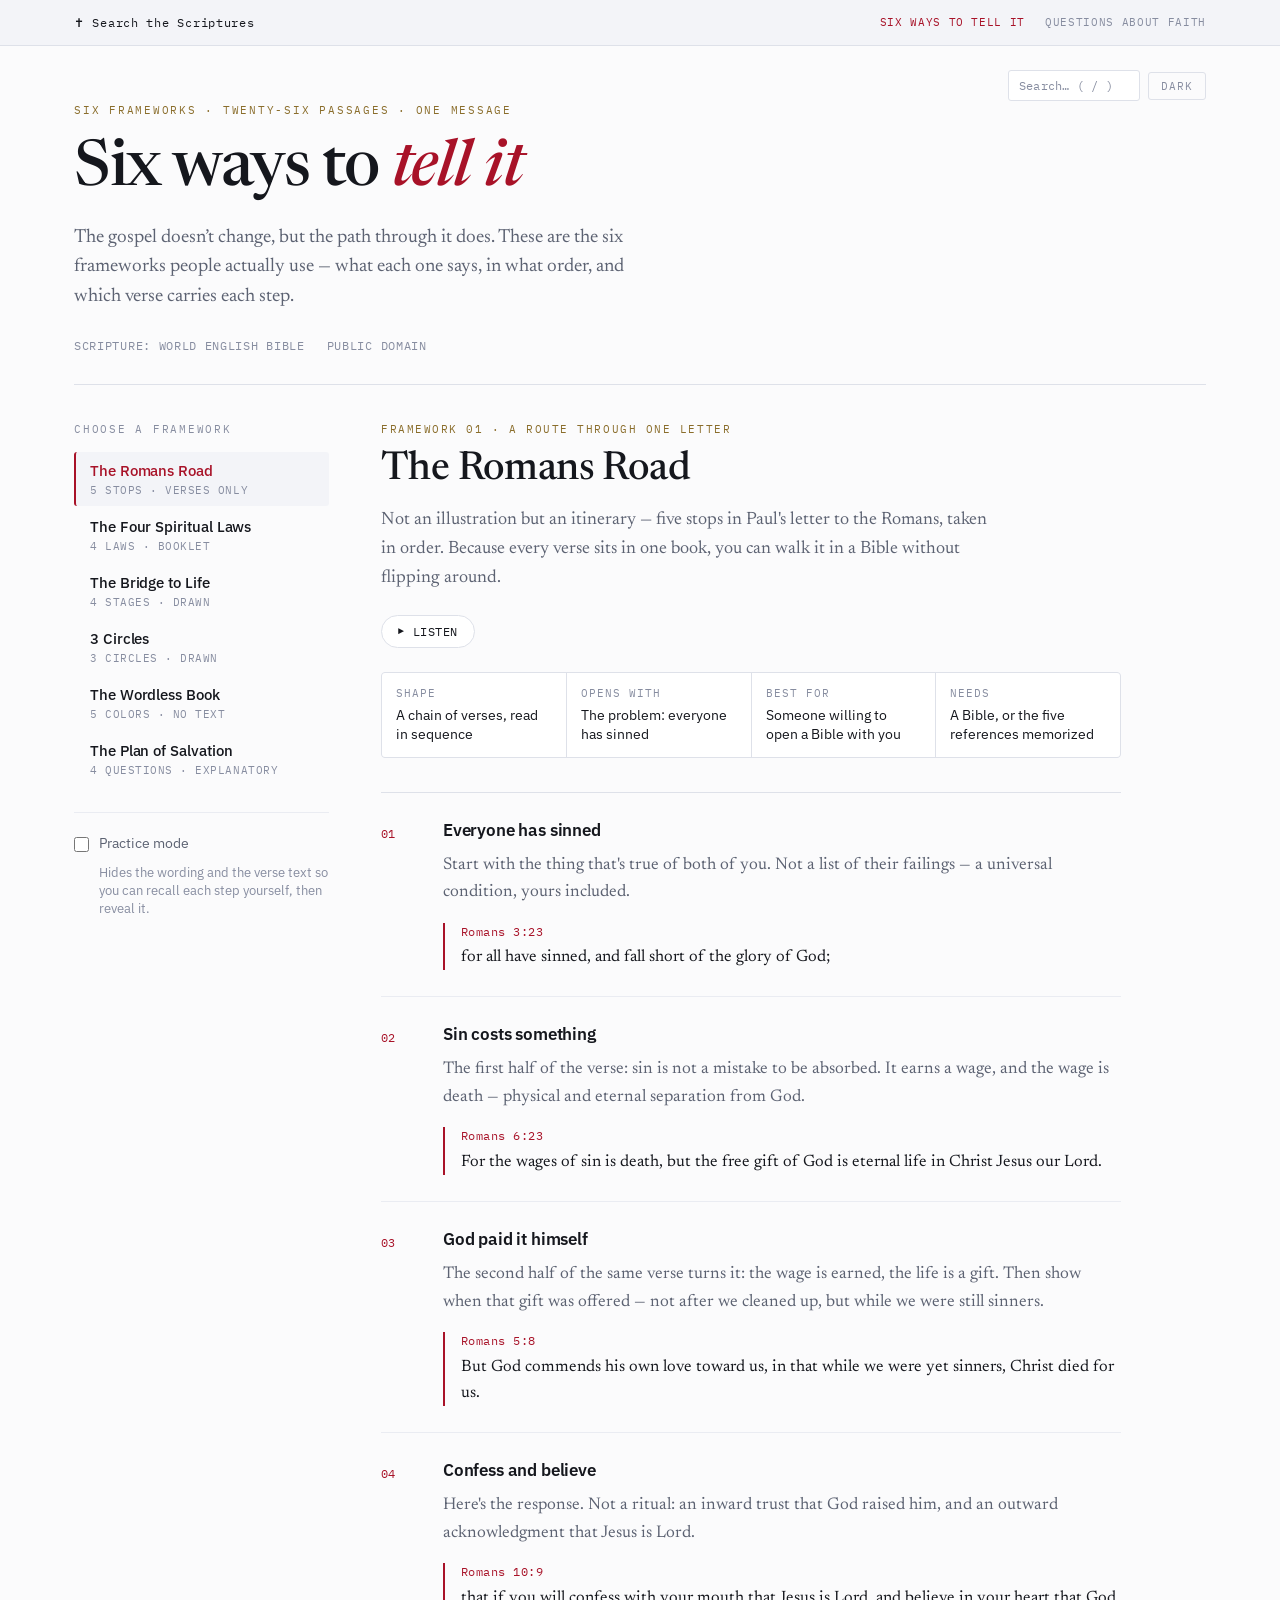
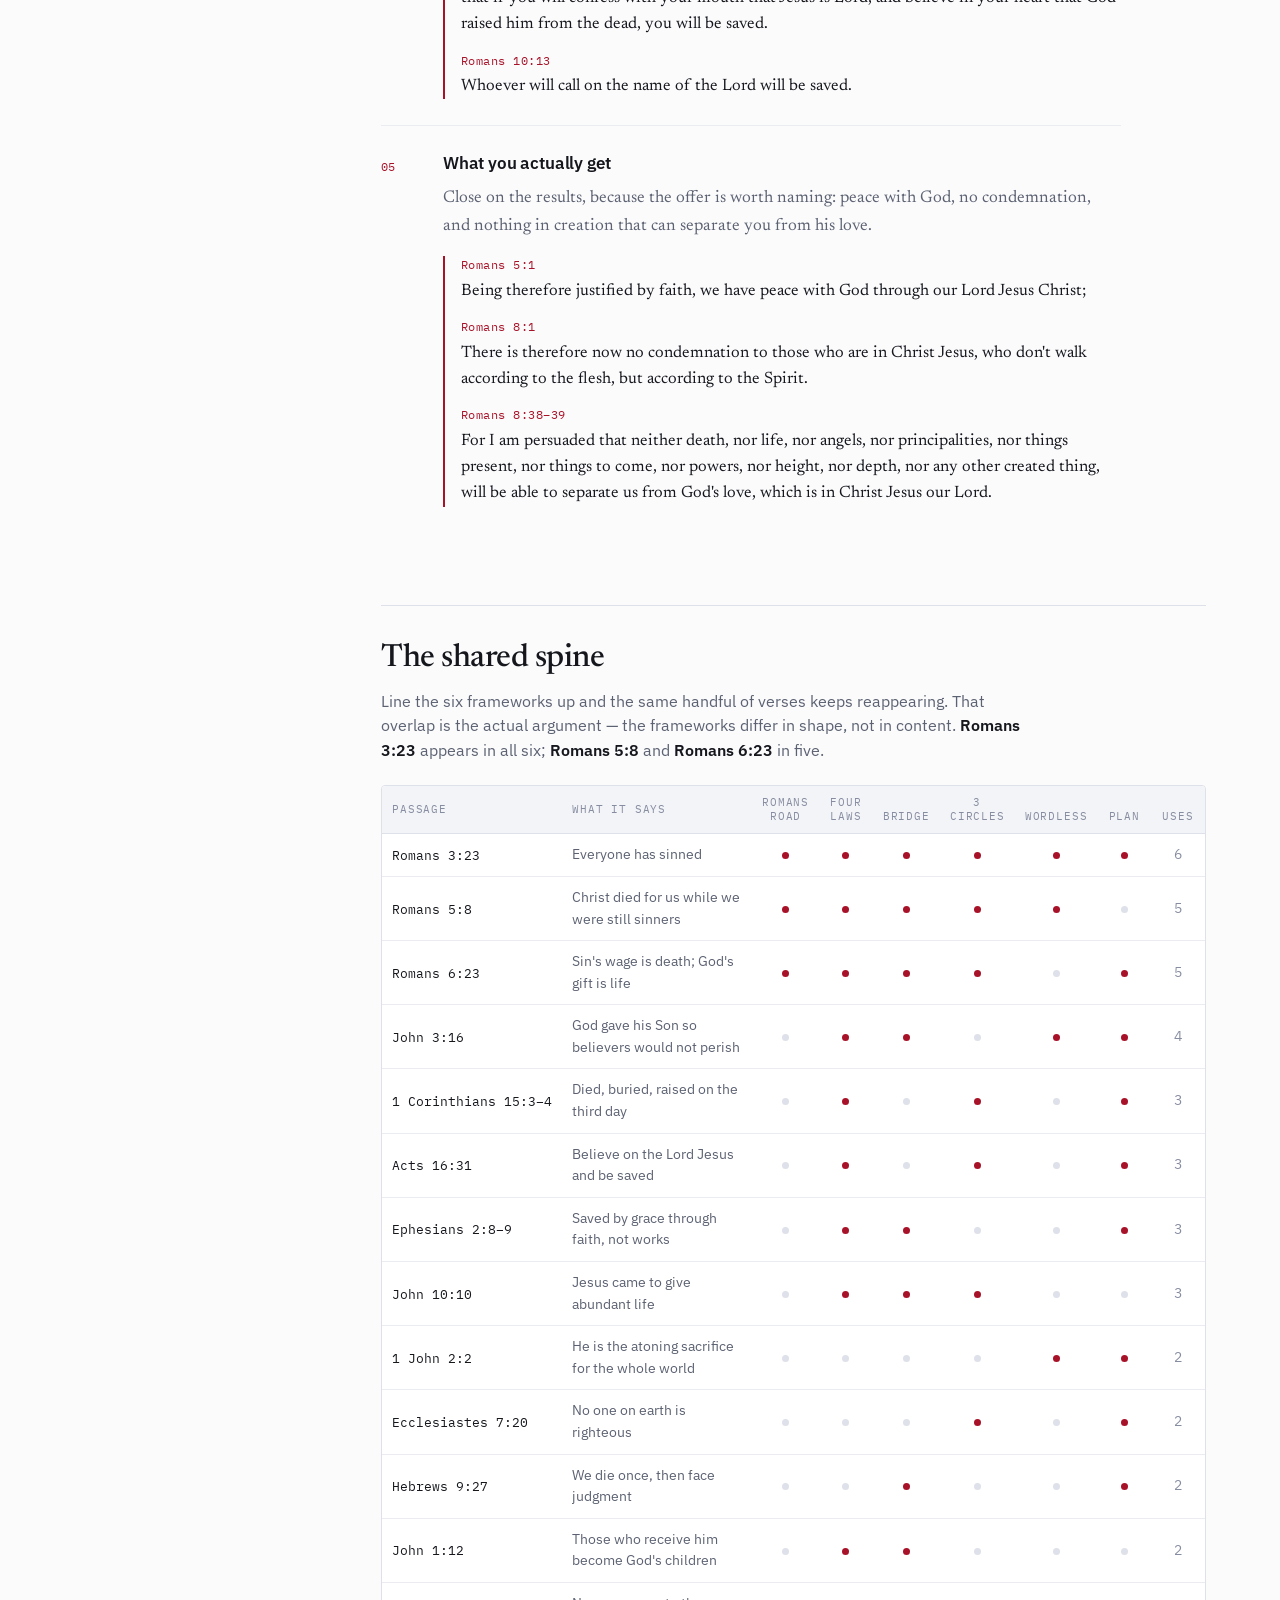
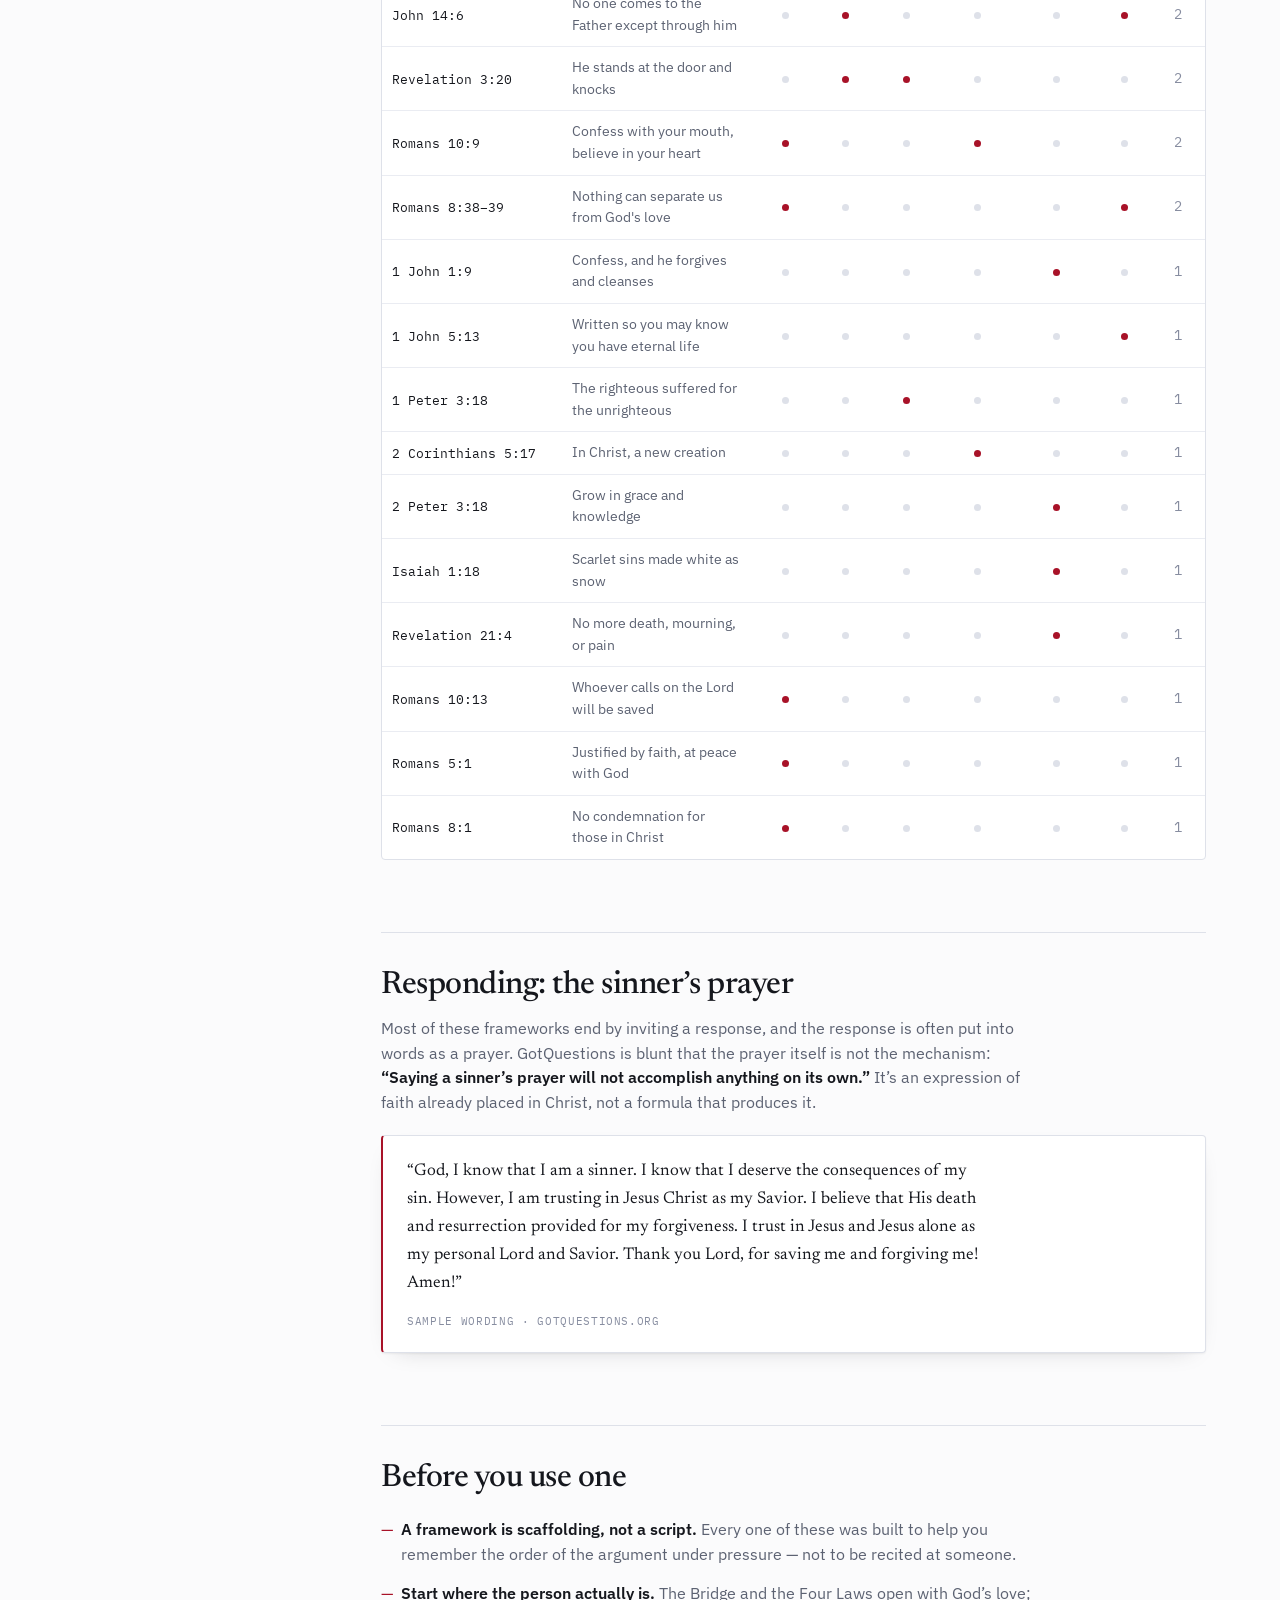
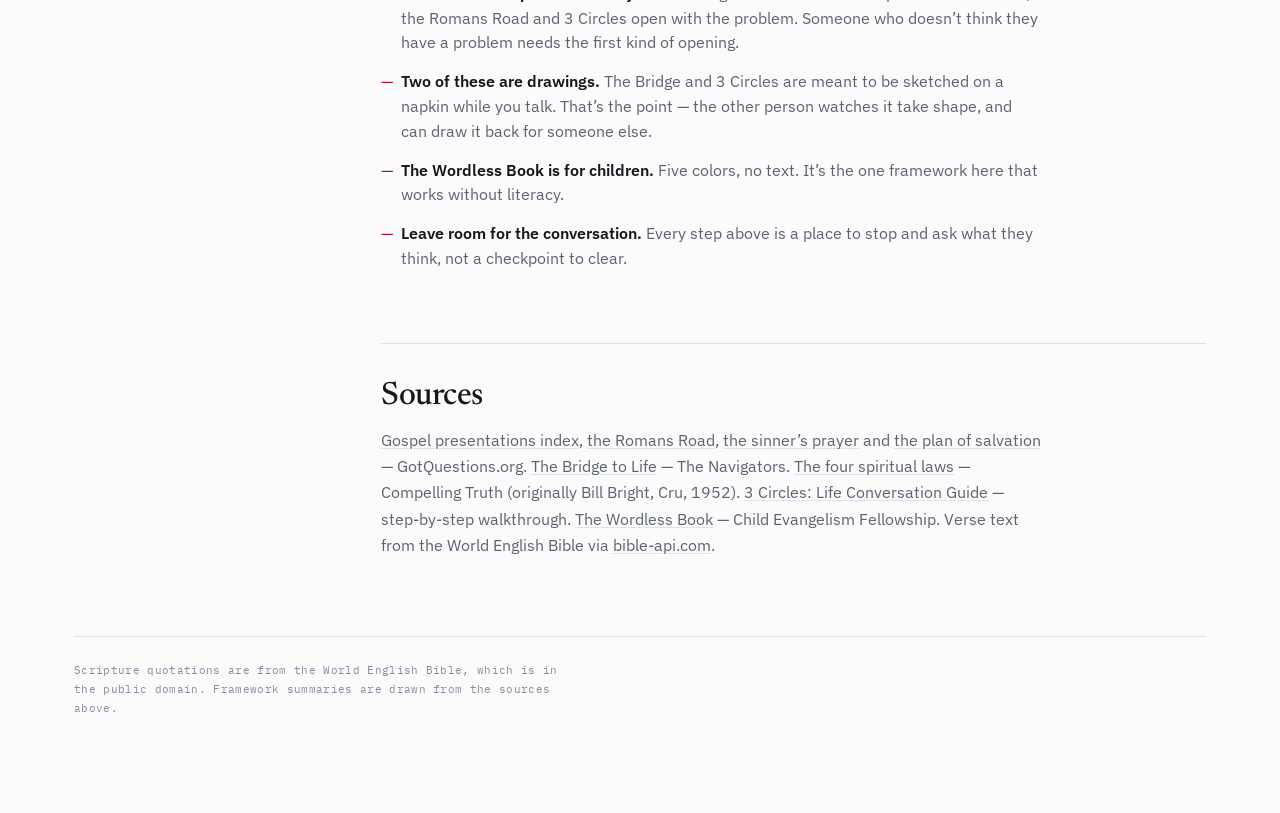
==== gospel.html @ 47a6fadf "Changing main page to search page * Ading search bar * Adding voice to text reader * Expanding app d" ====
<!DOCTYPE html>
<html lang="en">
<head>
<meta charset="utf-8">
<meta name="viewport" content="width=device-width, initial-scale=1">
<title>Six Ways to Tell It</title>
<meta name="description" content="Six gospel presentation frameworks — the Romans Road, the Four Spiritual Laws, the Bridge to Life, 3 Circles, the Wordless Book and the Plan of Salvation — with full verse text, drawing instructions and a practice mode.">
<meta name="color-scheme" content="light dark">

<meta property="og:type" content="website">
<meta property="og:title" content="Six Ways to Tell It">
<meta property="og:description" content="Six gospel presentation frameworks, with full verse text, drawing instructions and a practice mode.">

<link rel="icon" href="data:image/svg+xml,<svg xmlns='http://www.w3.org/2000/svg' viewBox='0 0 32 32'><rect width='32' height='32' rx='4' fill='%23a81228'/><path d='M14 5h4v7h7v4h-7v11h-4V16H7v-4h7z' fill='%23fff'/></svg>">

<link rel="preconnect" href="https://fonts.googleapis.com">
<link rel="preconnect" href="https://fonts.gstatic.com" crossorigin>
<link rel="stylesheet" href="https://fonts.googleapis.com/css2?family=Newsreader:ital,opsz,wght@0,6..72,400;0,6..72,500;0,6..72,600;1,6..72,400;1,6..72,500&family=IBM+Plex+Mono:wght@400;500&family=IBM+Plex+Sans:wght@400;500;600&display=swap">
<link rel="stylesheet" href="css/style.css">
</head>
<body>

<a class="skip" href="#main">Skip to content</a>

<div class="sitebar">
  <div class="sitebar-inner">
    <a class="sitebar-brand" href="index.html">&#10013; Search the Scriptures</a>
    <nav class="sitebar-nav" aria-label="Site sections">
      <a href="gospel.html" aria-current="page">Six Ways to Tell It</a>
      <a href="index.html#questions">Questions About Faith</a>
    </nav>
  </div>
</div>

<div class="wrap">

  <header class="masthead">
    <div class="header-actions">
      <div class="search" role="search">
        <input type="search" id="search-input" class="search-input" placeholder="Search&hellip; ( / )" aria-label="Search verses and steps">
        <div class="search-results" id="search-results" hidden></div>
      </div>
      <button class="theme-toggle" id="theme-toggle" type="button" aria-label="Switch colour theme">
        <span class="tt-label" id="tt-label">Theme</span>
      </button>
    </div>
    <p class="eyebrow">Six frameworks &middot; Twenty-six passages &middot; One message</p>
    <h1>Six ways to <em>tell it</em></h1>
    <p class="standfirst">The gospel doesn&rsquo;t change, but the path through it does. These are the six frameworks people actually use &mdash; what each one says, in what order, and which verse carries each step.</p>
    <div class="masthead-meta">
      <span>Scripture: World English Bible</span>
      <span>Public domain</span>
    </div>
  </header>

  <div class="columns">
    <nav class="rail" aria-label="Presentations">
      <p class="rail-title">Choose a framework</p>
      <ul class="rail-list" id="rail" role="tablist"></ul>
      <div class="rail-foot">
        <label class="toggle">
          <input type="checkbox" id="practice">
          <span>Practice mode</span>
        </label>
        <p class="toggle-help">Hides the wording and the verse text so you can recall each step yourself, then reveal it.</p>
      </div>
    </nav>

    <main id="main">
      <div id="panel" role="tabpanel"></div>

      <section class="section" id="index">
        <h2>The shared spine</h2>
        <p>Line the six frameworks up and the same handful of verses keeps reappearing. That overlap is the actual argument &mdash; the frameworks differ in shape, not in content. <strong>Romans 3:23</strong> appears in all six; <strong>Romans 5:8</strong> and <strong>Romans 6:23</strong> in five.</p>
        <div class="tablewrap">
          <table id="matrix">
            <thead><tr id="matrix-head"></tr></thead>
            <tbody id="matrix-body"></tbody>
          </table>
        </div>
      </section>

      <section class="section">
        <h2>Responding: the sinner&rsquo;s prayer</h2>
        <p>Most of these frameworks end by inviting a response, and the response is often put into words as a prayer. GotQuestions is blunt that the prayer itself is not the mechanism: <strong>&ldquo;Saying a sinner&rsquo;s prayer will not accomplish anything on its own.&rdquo;</strong> It&rsquo;s an expression of faith already placed in Christ, not a formula that produces it.</p>
        <div class="prayer">
          <p>&ldquo;God, I know that I am a sinner. I know that I deserve the consequences of my sin. However, I am trusting in Jesus Christ as my Savior. I believe that His death and resurrection provided for my forgiveness. I trust in Jesus and Jesus alone as my personal Lord and Savior. Thank you Lord, for saving me and forgiving me! Amen!&rdquo;</p>
          <p class="attrib">Sample wording &middot; GotQuestions.org</p>
        </div>
      </section>

      <section class="section">
        <h2>Before you use one</h2>
        <ul class="caveats">
          <li><strong>A framework is scaffolding, not a script.</strong> Every one of these was built to help you remember the order of the argument under pressure &mdash; not to be recited at someone.</li>
          <li><strong>Start where the person actually is.</strong> The Bridge and the Four Laws open with God&rsquo;s love; the Romans Road and 3 Circles open with the problem. Someone who doesn&rsquo;t think they have a problem needs the first kind of opening.</li>
          <li><strong>Two of these are drawings.</strong> The Bridge and 3 Circles are meant to be sketched on a napkin while you talk. That&rsquo;s the point &mdash; the other person watches it take shape, and can draw it back for someone else.</li>
          <li><strong>The Wordless Book is for children.</strong> Five colors, no text. It&rsquo;s the one framework here that works without literacy.</li>
          <li><strong>Leave room for the conversation.</strong> Every step above is a place to stop and ask what they think, not a checkpoint to clear.</li>
        </ul>
      </section>

      <section class="section">
        <h2>Sources</h2>
        <p class="sources">
          <a href="https://www.gotquestions.org/Gospel-presentations.html">Gospel presentations index</a>,
          <a href="https://www.gotquestions.org/Romans-road-salvation.html">the Romans Road</a>,
          <a href="https://www.gotquestions.org/sinners-prayer.html">the sinner&rsquo;s prayer</a> and
          <a href="https://www.gotquestions.org/plan-of-salvation.html">the plan of salvation</a> &mdash; GotQuestions.org.
          <a href="https://www.navigators.org/resource/the-bridge-to-life/">The Bridge to Life</a> &mdash; The Navigators.
          <a href="https://www.compellingtruth.org/four-spiritual-laws.html">The four spiritual laws</a> &mdash; Compelling Truth (originally Bill Bright, Cru, 1952).
          <a href="https://multiplyingdisciples.us/the-three-circles-gospel-presentation-step-by-step/">3 Circles: Life Conversation Guide</a> &mdash; step-by-step walkthrough.
          <a href="https://www.cefonline.com/articles/the-wordless-book-discover-its-rich-heritage/">The Wordless Book</a> &mdash; Child Evangelism Fellowship.
          Verse text from the World English Bible via <a href="https://bible-api.com">bible-api.com</a>.
        </p>
      </section>
    </main>
  </div>

  <footer class="colophon">
    <p>Scripture quotations are from the World English Bible, which is in the public domain. Framework summaries are drawn from the sources above.</p>
  </footer>
</div>

<script src="js/theme.js"></script>
<script src="js/voiceover.js"></script>
<script src="js/data.js"></script>
<script src="js/app.js"></script>
</body>
</html>
---- css/style.css ----
/* Six Ways to Tell It — stylesheet
   Palette: bible-paper neutrals with a red-letter accent and gilt secondary.
   Type: Newsreader (display serif) / IBM Plex Sans (UI) / IBM Plex Mono (references). */

:root{
  --paper:#fbfbfc;
  --panel:#ffffff;
  --panel-2:#f3f4f8;
  --ink:#15171d;
  --muted:#5c6272;
  --faint:#878da0;
  --rule:#dee1e9;
  --rule-soft:#eaecf2;
  --red:#a81228;
  --red-soft:#f6e7e9;
  --gilt:#8a6d2b;
  --shadow:0 1px 2px rgba(21,23,29,.05), 0 8px 24px -16px rgba(21,23,29,.28);
  --serif:"Newsreader",Georgia,"Times New Roman",serif;
  --sans:"IBM Plex Sans","Helvetica Neue",Arial,sans-serif;
  --mono:"IBM Plex Mono","SFMono-Regular",Consolas,monospace;
}
@media (prefers-color-scheme: dark){
  :root:not([data-theme="light"]){
    --paper:#0f1116;
    --panel:#171a21;
    --panel-2:#1e222b;
    --ink:#e9ebf1;
    --muted:#9aa1b3;
    --faint:#767d90;
    --rule:#282c36;
    --rule-soft:#20242d;
    --red:#f4737f;
    --red-soft:#2a1a20;
    --gilt:#cfa85d;
    --shadow:0 1px 2px rgba(0,0,0,.4), 0 10px 28px -18px rgba(0,0,0,.9);
  }
}
:root[data-theme="dark"]{
  --paper:#0f1116;
  --panel:#171a21;
  --panel-2:#1e222b;
  --ink:#e9ebf1;
  --muted:#9aa1b3;
  --faint:#767d90;
  --rule:#282c36;
  --rule-soft:#20242d;
  --red:#f4737f;
  --red-soft:#2a1a20;
  --gilt:#cfa85d;
  --shadow:0 1px 2px rgba(0,0,0,.4), 0 10px 28px -18px rgba(0,0,0,.9);
}

*{box-sizing:border-box}
html{-webkit-text-size-adjust:100%}
body{
  margin:0;
  background:var(--paper);
  color:var(--ink);
  font-family:var(--sans);
  font-size:16px;
  line-height:1.6;
  -webkit-font-smoothing:antialiased;
}
img{max-width:100%}
[hidden]{display:none !important}

.skip{
  position:absolute;left:0;top:0;transform:translateY(-200%);background:var(--panel);color:var(--red);
  padding:10px 16px;border:1px solid var(--red);border-radius:3px;z-index:20;
  font-family:var(--mono);font-size:12px;letter-spacing:.06em;text-transform:uppercase;
}
.skip:focus{transform:none;left:16px;top:16px}

.wrap{max-width:1180px;margin:0 auto;padding:0 24px 96px}

/* ---------- sitebar ---------- */
.sitebar{border-bottom:1px solid var(--rule);background:var(--panel-2)}
.sitebar-inner{
  max-width:1180px;margin:0 auto;padding:13px 24px;
  display:flex;align-items:center;justify-content:space-between;gap:16px;flex-wrap:wrap;
}
.sitebar-brand{
  font-family:var(--mono);font-size:12px;letter-spacing:.06em;
  color:var(--ink);text-decoration:none;white-space:nowrap;
}
.sitebar-brand:hover{color:var(--red)}
.sitebar-nav{display:flex;gap:20px;font-family:var(--mono);font-size:11px;letter-spacing:.06em;text-transform:uppercase}
.sitebar-nav a{color:var(--faint);text-decoration:none}
.sitebar-nav a:hover{color:var(--red)}
.sitebar-nav a[aria-current="page"]{color:var(--red)}

/* ---------- masthead ---------- */
.masthead{padding:56px 0 28px;border-bottom:1px solid var(--rule);position:relative}
.eyebrow{
  font-family:var(--mono);font-size:11px;letter-spacing:.16em;text-transform:uppercase;
  color:var(--gilt);margin:0 0 18px;
}
.masthead h1{
  font-family:var(--serif);font-weight:500;font-size:clamp(38px,6vw,64px);
  line-height:1.02;letter-spacing:-.02em;margin:0;text-wrap:balance;
}
.masthead h1 em{font-style:italic;color:var(--red)}
.standfirst{
  font-family:var(--serif);font-size:19px;line-height:1.55;color:var(--muted);
  max-width:60ch;margin:20px 0 0;
}
.masthead-meta{
  display:flex;flex-wrap:wrap;gap:8px 22px;margin-top:26px;
  font-family:var(--mono);font-size:11.5px;letter-spacing:.06em;color:var(--faint);
  text-transform:uppercase;
}
.header-actions{
  position:absolute;top:24px;right:0;
  display:flex;align-items:center;gap:8px;
}
.theme-toggle{
  appearance:none;background:none;border:1px solid var(--rule);border-radius:3px;
  color:var(--faint);cursor:pointer;padding:6px 12px;flex:0 0 auto;
  font-family:var(--mono);font-size:10.5px;letter-spacing:.1em;text-transform:uppercase;
}
.theme-toggle:hover{color:var(--red);border-color:var(--red)}
.theme-toggle:focus-visible{outline:2px solid var(--red);outline-offset:2px}

/* ---------- search ---------- */
.search{position:relative}
.search-input{
  appearance:none;background:var(--panel);border:1px solid var(--rule);border-radius:3px;
  color:var(--ink);font-family:var(--mono);font-size:12px;letter-spacing:.02em;
  padding:7px 10px;width:132px;transition:width .15s ease;
}
.search-input::placeholder{color:var(--faint)}
.search-input:focus{outline:2px solid var(--red);outline-offset:1px;width:220px}
.search-input::-webkit-search-cancel-button{cursor:pointer}
.search-results{
  position:absolute;top:calc(100% + 8px);right:0;width:340px;max-width:min(80vw,340px);
  background:var(--panel);border:1px solid var(--rule);border-radius:4px;box-shadow:var(--shadow);
  max-height:70vh;overflow-y:auto;z-index:15;padding:6px;
}
.search-result{
  display:block;width:100%;text-align:left;appearance:none;background:none;border:0;
  padding:9px 10px;border-radius:3px;cursor:pointer;text-decoration:none;color:inherit;
}
.search-result + .search-result{margin-top:1px}
.search-result:hover,.search-result:focus-visible{background:var(--panel-2);outline:0}
.sr-fw{
  display:block;font-family:var(--mono);font-size:10px;letter-spacing:.08em;
  text-transform:uppercase;color:var(--gilt);
}
.sr-h{display:block;font-family:var(--sans);font-size:13.5px;font-weight:500;color:var(--ink);margin-top:3px;line-height:1.3}
.sr-snip{display:block;font-family:var(--serif);font-size:12.5px;color:var(--muted);margin-top:3px;line-height:1.42}
.sr-snip mark,.sr-h mark{background:var(--red-soft);color:var(--red);border-radius:2px}
.search-empty{margin:0;padding:10px 8px;font-size:13px;color:var(--faint)}

.step.flash{animation:flash 1.6s ease}
@keyframes flash{
  0%{background:var(--panel-2)}
  100%{background:transparent}
}

@media (max-width:560px){
  .search-input{width:96px}
  .search-input:focus{width:150px}
  .search-results{width:280px}
}

/* ---------- layout ---------- */
.columns{display:grid;grid-template-columns:1fr;gap:0}
.columns > *{min-width:0}
@media (min-width:900px){
  .columns{grid-template-columns:255px 1fr;gap:52px;align-items:start}
}

/* ---------- rail ---------- */
.rail{padding:28px 0 0}
@media (min-width:900px){
  .rail{position:sticky;top:0;padding:36px 0 40px;max-height:100vh;overflow-y:auto}
}
.rail-title{
  font-family:var(--mono);font-size:11px;letter-spacing:.16em;text-transform:uppercase;
  color:var(--faint);margin:0 0 14px;
}
.rail-list{display:flex;gap:6px;list-style:none;margin:0;padding:0 0 6px;flex-direction:row;overflow-x:auto;max-width:100%}
.rail-list > li{flex:0 0 auto}
@media (min-width:900px){.rail-list{flex-direction:column;overflow:visible;gap:2px;padding-bottom:0}}
.rail-btn{
  appearance:none;background:none;border:0;text-align:left;cursor:pointer;
  font-family:inherit;color:var(--muted);width:100%;text-decoration:none;
  padding:9px 12px 9px 14px;border-radius:3px;
  border-left:2px solid transparent;
  display:block;white-space:nowrap;
}
@media (min-width:900px){.rail-btn{white-space:normal}}
.rail-btn .rb-name{display:block;font-size:14.5px;font-weight:500;color:var(--ink);letter-spacing:-.005em}
.rail-btn .rb-sub{display:none}
@media (min-width:900px){
  .rail-btn .rb-sub{display:block;font-family:var(--mono);font-size:10.5px;letter-spacing:.05em;color:var(--faint);margin-top:3px;text-transform:uppercase}
}
.rail-btn:hover{background:var(--panel-2)}
.rail-btn[aria-selected="true"],
.rail-btn[aria-current="page"]{border-left-color:var(--red);background:var(--panel-2)}
.rail-btn[aria-selected="true"] .rb-name,
.rail-btn[aria-current="page"] .rb-name{color:var(--red)}
.rail-btn:focus-visible{outline:2px solid var(--red);outline-offset:2px}

.rail-foot{margin-top:26px;padding-top:20px;border-top:1px solid var(--rule-soft)}
.toggle{
  display:flex;align-items:center;gap:10px;cursor:pointer;
  font-size:13.5px;color:var(--muted);user-select:none;
}
.toggle input{accent-color:var(--red);width:15px;height:15px;margin:0;cursor:pointer}
.toggle-help{font-size:12.5px;color:var(--faint);line-height:1.45;margin:8px 0 0 25px}

/* ---------- method panel ---------- */
.method{padding:36px 0 0;max-width:74ch}
.method-head{margin-bottom:34px}
.method-kicker{
  font-family:var(--mono);font-size:11px;letter-spacing:.14em;text-transform:uppercase;
  color:var(--gilt);margin:0 0 10px;
}
.method h2{
  font-family:var(--serif);font-weight:500;font-size:clamp(28px,4vw,40px);
  line-height:1.1;letter-spacing:-.015em;margin:0;text-wrap:balance;
}
.method-lede{font-family:var(--serif);font-size:18px;line-height:1.6;color:var(--muted);margin:14px 0 0;max-width:62ch}
.voiceover{display:flex;align-items:center;gap:10px;margin:22px 0 0;flex-wrap:wrap}
.va-toggle{
  display:inline-flex;align-items:center;gap:8px;appearance:none;cursor:pointer;
  background:var(--panel);border:1px solid var(--rule);border-radius:20px;
  padding:8px 16px;font-family:var(--mono);font-size:11.5px;letter-spacing:.05em;
  text-transform:uppercase;color:var(--ink);
}
.va-toggle .va-icon{font-size:10px;line-height:1}
.va-toggle:hover{border-color:var(--red);color:var(--red)}
.va-toggle:focus-visible{outline:2px solid var(--red);outline-offset:2px}
.voiceover[data-state="speaking"] .va-toggle,
.voiceover[data-state="paused"] .va-toggle{border-color:var(--red);color:var(--red)}
.va-stop{
  appearance:none;cursor:pointer;background:none;border:1px solid var(--rule);border-radius:20px;
  padding:8px 14px;font-family:var(--mono);font-size:11px;letter-spacing:.05em;
  text-transform:uppercase;color:var(--faint);
}
.va-stop:hover{color:var(--red);border-color:var(--red)}
.va-stop:focus-visible{outline:2px solid var(--red);outline-offset:2px}
.va-status{font-family:var(--mono);font-size:11px;letter-spacing:.04em;color:var(--faint);text-transform:uppercase}

.va-active{
  background:var(--red-soft);box-shadow:0 0 0 6px var(--red-soft);
  border-radius:4px;transition:background .15s ease;
}

.factbar{
  display:grid;grid-template-columns:repeat(auto-fit,minmax(150px,1fr));gap:1px;
  background:var(--rule);border:1px solid var(--rule);border-radius:4px;
  margin-top:24px;overflow:hidden;
}
.fact{background:var(--panel);padding:12px 14px}
.fact dt{font-family:var(--mono);font-size:10.5px;letter-spacing:.1em;text-transform:uppercase;color:var(--faint);margin:0 0 4px}
.fact dd{margin:0;font-size:13.5px;line-height:1.45;color:var(--ink)}

/* ---------- steps ---------- */
.steps{list-style:none;margin:0;padding:0;display:flex;flex-direction:column;gap:0}
.step{display:grid;grid-template-columns:44px 1fr;gap:0 18px;padding:26px 0;border-top:1px solid var(--rule-soft)}
.step:first-child{border-top:1px solid var(--rule)}
.step-n{
  font-family:var(--mono);font-size:12px;letter-spacing:.04em;color:var(--red);
  padding-top:5px;font-variant-numeric:tabular-nums;
}
.step-body{min-width:0}
.step h3{font-family:var(--sans);font-size:17px;font-weight:600;letter-spacing:-.01em;margin:0;line-height:1.35}
.step-draw{
  font-family:var(--mono);font-size:11.5px;line-height:1.5;color:var(--gilt);
  margin:8px 0 0;letter-spacing:.02em;
}
.step-say{font-family:var(--serif);font-size:17px;line-height:1.62;color:var(--muted);margin:10px 0 0}
.verses{display:flex;flex-direction:column;gap:0;margin:16px 0 0;border-left:2px solid var(--red);padding-left:16px}
.verse + .verse{margin-top:14px}
.vref{
  font-family:var(--mono);font-size:11.5px;letter-spacing:.04em;color:var(--red);
  display:block;margin-bottom:3px;
}
.vtext{font-family:var(--serif);font-size:16.5px;line-height:1.6;color:var(--ink);margin:0}

/* practice mode */
.reveal{
  appearance:none;background:var(--panel-2);border:1px dashed var(--rule);
  color:var(--faint);font-family:var(--mono);font-size:11.5px;letter-spacing:.06em;
  text-transform:uppercase;padding:7px 12px;border-radius:3px;cursor:pointer;
}
.reveal:hover{color:var(--red);border-color:var(--red)}
.reveal:focus-visible{outline:2px solid var(--red);outline-offset:2px}
.step .reveal{display:none}
body.practice .step-say{display:none}
body.practice .step.shown .step-say{display:block}
body.practice .verses{display:none}
body.practice .step.shown .verses{display:flex}
body.practice .step .reveal{display:inline-block;margin-top:14px}
body.practice .step.shown .reveal{display:none}

/* ---------- follow-on sections ---------- */
.section{margin-top:72px;padding-top:34px;border-top:1px solid var(--rule)}
.section h2{
  font-family:var(--serif);font-weight:500;font-size:clamp(24px,3.4vw,32px);
  letter-spacing:-.015em;line-height:1.15;margin:0 0 12px;
}
.section p{max-width:66ch;color:var(--muted);margin:0 0 14px;font-size:15.5px}
.section p strong{color:var(--ink);font-weight:600}

.tablewrap{overflow-x:auto;margin-top:22px;border:1px solid var(--rule);border-radius:4px;background:var(--panel)}
table{border-collapse:collapse;width:100%;min-width:620px;font-size:13.5px}
th,td{text-align:left;padding:10px 10px;border-bottom:1px solid var(--rule-soft)}
thead th{
  font-family:var(--mono);font-size:10.5px;letter-spacing:.08em;text-transform:uppercase;
  color:var(--faint);font-weight:400;background:var(--panel-2);position:sticky;top:0;
  border-bottom:1px solid var(--rule);
}
tbody tr:last-child td{border-bottom:0}
td.ref{font-family:var(--mono);font-size:12.5px;color:var(--ink);white-space:nowrap}
td.count{font-family:var(--mono);font-variant-numeric:tabular-nums;color:var(--faint);text-align:center;width:46px}
td.gist{color:var(--muted);min-width:190px}
.dot{display:inline-block;width:7px;height:7px;border-radius:50%;background:var(--rule)}
.dot.on{background:var(--red)}
th.m{text-align:center;width:56px;vertical-align:bottom;line-height:1.3}
td.m{text-align:center}

.prayer{
  background:var(--panel);border:1px solid var(--rule);border-left:2px solid var(--red);
  border-radius:4px;padding:22px 24px;margin:20px 0 0;box-shadow:var(--shadow);
}
.prayer p{font-family:var(--serif);font-size:17px;line-height:1.65;color:var(--ink);margin:0;max-width:58ch}
.prayer .attrib{font-family:var(--mono);font-size:11px;letter-spacing:.06em;text-transform:uppercase;color:var(--faint);margin:14px 0 0}

.caveats{list-style:none;padding:0;margin:20px 0 0;display:grid;gap:14px}
.caveats li{padding-left:20px;position:relative;color:var(--muted);font-size:15.5px;max-width:66ch}
.caveats li::before{content:"\2014";position:absolute;left:0;color:var(--red)}
.caveats strong{color:var(--ink);font-weight:600}

.sources{margin-top:26px;font-size:13.5px;color:var(--faint);line-height:1.7}
.sources a{color:var(--muted);text-decoration:underline;text-underline-offset:2px;text-decoration-color:var(--rule)}
.sources a:hover{color:var(--red);text-decoration-color:var(--red)}

.colophon{
  margin-top:64px;padding-top:24px;border-top:1px solid var(--rule);
}
.colophon p{font-family:var(--mono);font-size:11px;line-height:1.7;letter-spacing:.03em;color:var(--faint);margin:0;max-width:70ch}

@media (prefers-reduced-motion: no-preference){
  .method{animation:fade .28s ease}
  @keyframes fade{from{opacity:0;transform:translateY(4px)}to{opacity:1;transform:none}}
}
/* ---------- landing / hero ---------- */
.hero{padding:64px 0 40px;border-bottom:1px solid var(--rule);text-align:center;position:relative}
.hero-art{margin:0 auto 32px;max-width:560px}
.hero-art svg{display:block;width:100%;height:auto}
.hero .eyebrow{display:flex;justify-content:center}
.hero h1{
  font-family:var(--serif);font-weight:500;font-size:clamp(38px,6.4vw,68px);
  line-height:1.02;letter-spacing:-.02em;margin:0;text-wrap:balance;
}
.hero h1 em{font-style:italic;color:var(--red)}
.hero .standfirst{margin-left:auto;margin-right:auto;text-align:center}

.search-lg{position:relative;max-width:560px;margin:34px auto 0}
.search-lg-input{
  appearance:none;width:100%;background:var(--panel);border:1px solid var(--rule);
  border-radius:24px;box-shadow:var(--shadow);color:var(--ink);
  font-family:var(--serif);font-size:17px;padding:15px 22px;
  transition:border-color .15s ease;
}
.search-lg-input::placeholder{color:var(--faint);font-style:italic}
.search-lg-input:focus{outline:none;border-color:var(--red)}
.search-lg-input::-webkit-search-cancel-button{cursor:pointer}
.search-lg-hint{
  margin:10px 0 0;font-family:var(--mono);font-size:11px;letter-spacing:.06em;
  color:var(--faint);text-transform:uppercase;
}
.search-lg-hint kbd{
  font-family:var(--mono);border:1px solid var(--rule);border-radius:3px;
  padding:1px 5px;background:var(--panel-2);color:var(--muted);
}
.search-lg-results{
  position:absolute;top:calc(100% + 10px);left:0;right:0;text-align:left;
  background:var(--panel);border:1px solid var(--rule);border-radius:10px;box-shadow:var(--shadow);
  max-height:60vh;overflow-y:auto;z-index:15;padding:8px;
}
.search-lg-group{
  font-family:var(--mono);font-size:10px;letter-spacing:.1em;text-transform:uppercase;
  color:var(--faint);padding:10px 10px 4px;
}
.search-lg-group:first-child{padding-top:6px}

.hero-secondary{
  display:flex;align-items:center;justify-content:center;gap:18px;
  max-width:520px;margin:48px auto 0;text-align:left;
}
.hero-hand{flex:0 0 auto;width:64px;height:64px}
.hero-hand svg{display:block;width:100%;height:100%}
.hero-invite{font-family:var(--serif);font-style:italic;font-size:15.5px;line-height:1.5;color:var(--muted);margin:0}
.hero-invite-ref{
  display:block;margin-top:5px;font-family:var(--mono);font-style:normal;font-size:10.5px;
  letter-spacing:.08em;text-transform:uppercase;color:var(--gilt);
}

.start-cards{display:grid;gap:16px;margin-top:36px}
@media (min-width:560px){.start-cards{grid-template-columns:1fr 1fr}}
.start-card{
  display:block;background:var(--panel);border:1px solid var(--rule);border-radius:6px;
  padding:20px 22px;text-decoration:none;box-shadow:var(--shadow);
}
.start-card:hover{border-color:var(--red)}
.start-card:focus-visible{outline:2px solid var(--red);outline-offset:2px}
.start-card-kicker{
  font-family:var(--mono);font-size:10.5px;letter-spacing:.1em;text-transform:uppercase;
  color:var(--gilt);margin:0 0 8px;
}
.start-card h3{font-family:var(--serif);font-weight:500;font-size:20px;color:var(--ink);margin:0;letter-spacing:-.01em}
.start-card p{font-size:14px;color:var(--muted);margin:8px 0 0;line-height:1.5}

@media print{
  .rail,.theme-toggle,.reveal,.skip,.sitebar,.search-lg{display:none}
  .columns{grid-template-columns:1fr}
  body{background:#fff;color:#000}
}
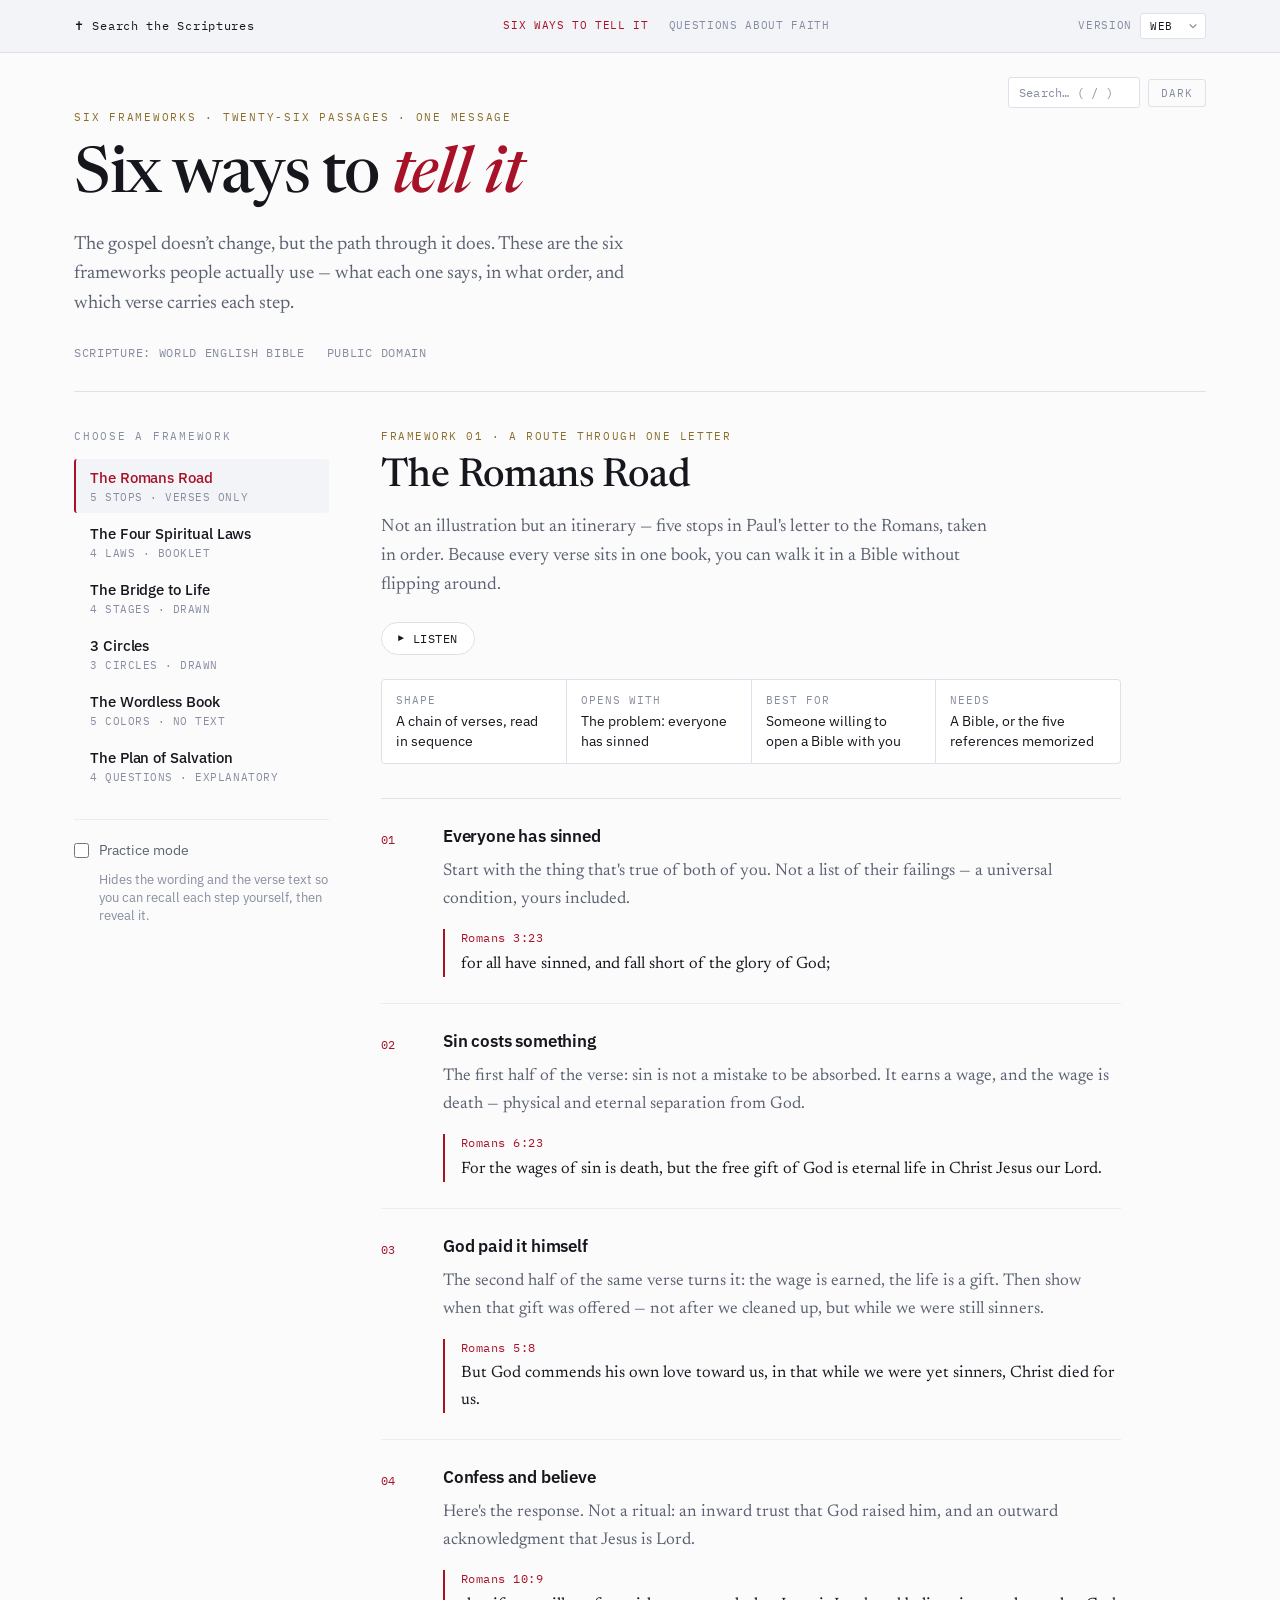
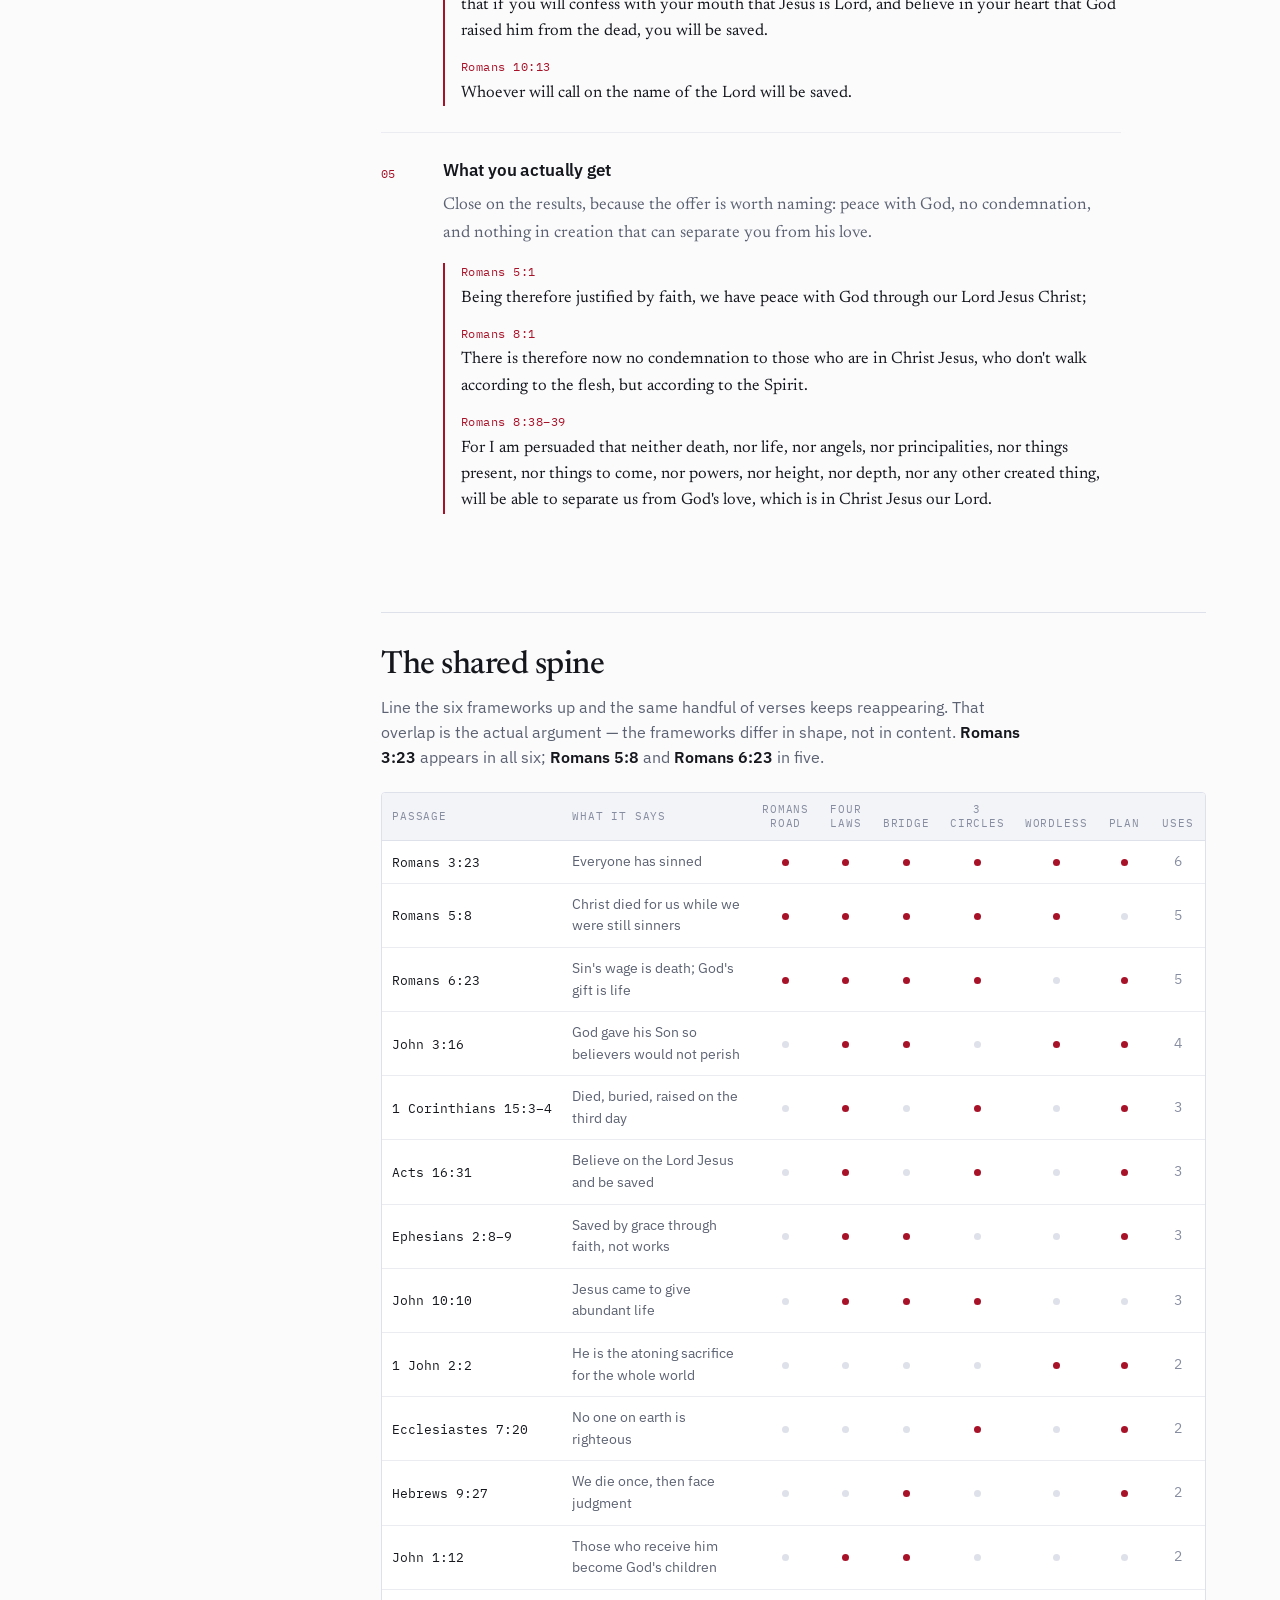
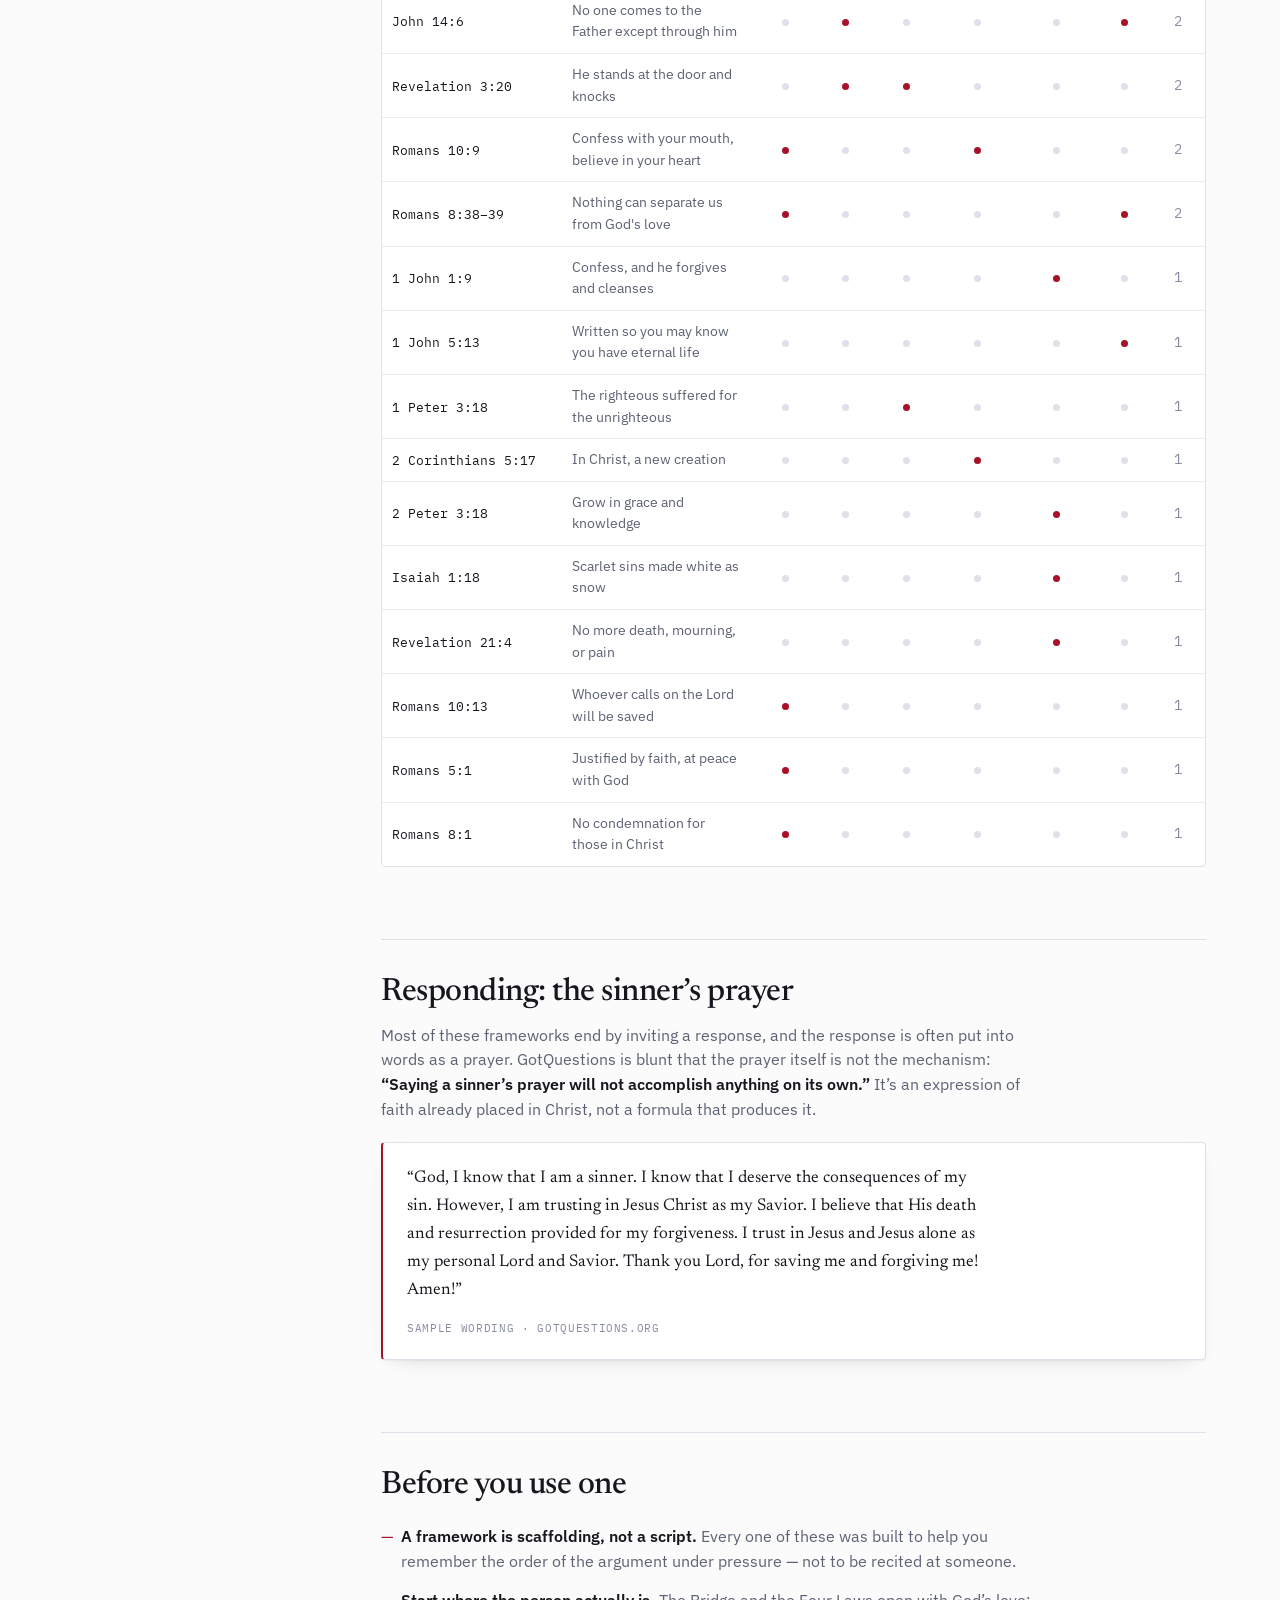
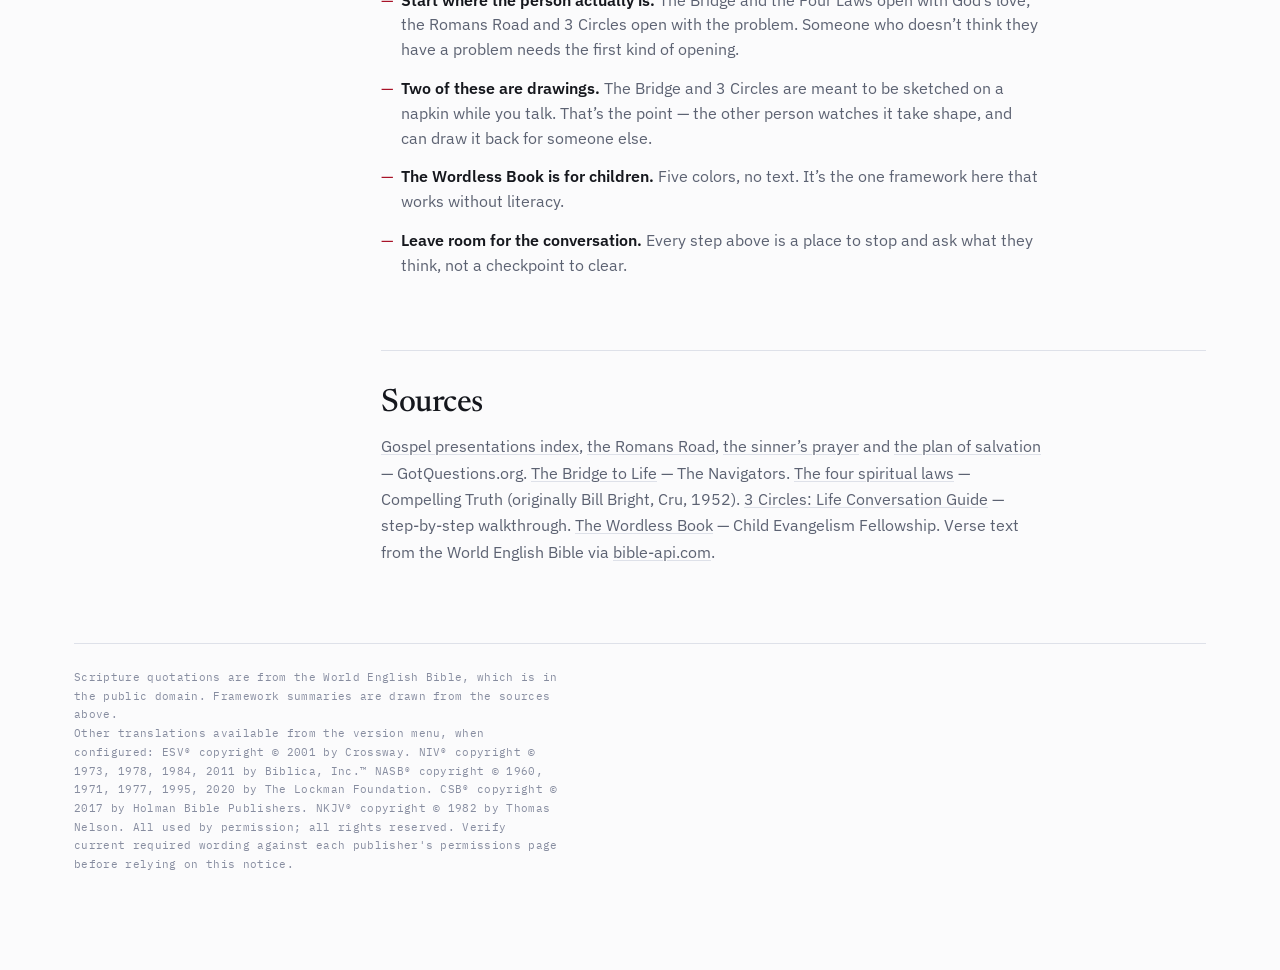
==== commit 99a49e5f: "Add Bible version switcher * Add Version dropdown (WEB, KJV, NKJV, ESV, NASB, NIV, CSB) to every pag" ====
--- a/gospel.html
+++ b/gospel.html
@@ -29,6 +29,10 @@
       <a href="gospel.html" aria-current="page">Six Ways to Tell It</a>
       <a href="index.html#questions">Questions About Faith</a>
     </nav>
+    <div class="version-picker">
+      <label for="version-select">Version</label>
+      <select id="version-select" aria-label="Bible translation"></select>
+    </div>
   </div>
 </div>
 
@@ -67,6 +71,7 @@
     </nav>
 
     <main id="main">
+      <div class="version-banner" id="version-banner" hidden></div>
       <div id="panel" role="tabpanel"></div>
 
       <section class="section" id="index">
@@ -119,11 +124,14 @@
 
   <footer class="colophon">
     <p>Scripture quotations are from the World English Bible, which is in the public domain. Framework summaries are drawn from the sources above.</p>
+    <p>Other translations available from the version menu, when configured: ESV&reg; copyright &copy; 2001 by Crossway. NIV&reg; copyright &copy; 1973, 1978, 1984, 2011 by Biblica, Inc.&trade; NASB&reg; copyright &copy; 1960, 1971, 1977, 1995, 2020 by The Lockman Foundation. CSB&reg; copyright &copy; 2017 by Holman Bible Publishers. NKJV&reg; copyright &copy; 1982 by Thomas Nelson. All used by permission; all rights reserved. Verify current required wording against each publisher's permissions page before relying on this notice.</p>
   </footer>
 </div>
 
 <script src="js/theme.js"></script>
 <script src="js/voiceover.js"></script>
+<script src="js/bible-api-config.js"></script>
+<script src="js/verse-versions.js"></script>
 <script src="js/data.js"></script>
 <script src="js/app.js"></script>
 </body>
--- a/css/style.css
+++ b/css/style.css
@@ -89,6 +89,17 @@
 .sitebar-nav a:hover{color:var(--red)}
 .sitebar-nav a[aria-current="page"]{color:var(--red)}
 
+.version-picker{display:flex;align-items:center;gap:8px;font-family:var(--mono);font-size:11px;letter-spacing:.06em;text-transform:uppercase;color:var(--faint)}
+.version-picker select{
+  appearance:none;-webkit-appearance:none;background:var(--panel);border:1px solid var(--rule);border-radius:3px;
+  color:var(--ink);font-family:var(--mono);font-size:11px;letter-spacing:.05em;
+  padding:5px 24px 5px 9px;cursor:pointer;
+  background-image:url("data:image/svg+xml,%3Csvg xmlns='http://www.w3.org/2000/svg' viewBox='0 0 12 12'%3E%3Cpath d='M2.5 4.5l3.5 3.5 3.5-3.5' stroke='%23878da0' stroke-width='1.4' fill='none' stroke-linecap='round' stroke-linejoin='round'/%3E%3C/svg%3E");
+  background-repeat:no-repeat;background-position:right 7px center;background-size:10px;
+}
+.version-picker select:hover{border-color:var(--red)}
+.version-picker select:focus-visible{outline:2px solid var(--red);outline-offset:2px}
+
 /* ---------- masthead ---------- */
 .masthead{padding:56px 0 28px;border-bottom:1px solid var(--rule);position:relative}
 .eyebrow{
@@ -279,6 +290,13 @@
   display:block;margin-bottom:3px;
 }
 .vtext{font-family:var(--serif);font-size:16.5px;line-height:1.6;color:var(--ink);margin:0}
+.vtext-loading{font-style:italic;color:var(--faint)}
+
+.version-banner{
+  margin:0 0 28px;padding:11px 14px;background:var(--panel-2);border:1px solid var(--rule);
+  border-left:2px solid var(--gilt);border-radius:4px;
+  font-family:var(--mono);font-size:12px;line-height:1.55;color:var(--muted);
+}
 
 /* practice mode */
 .reveal{
